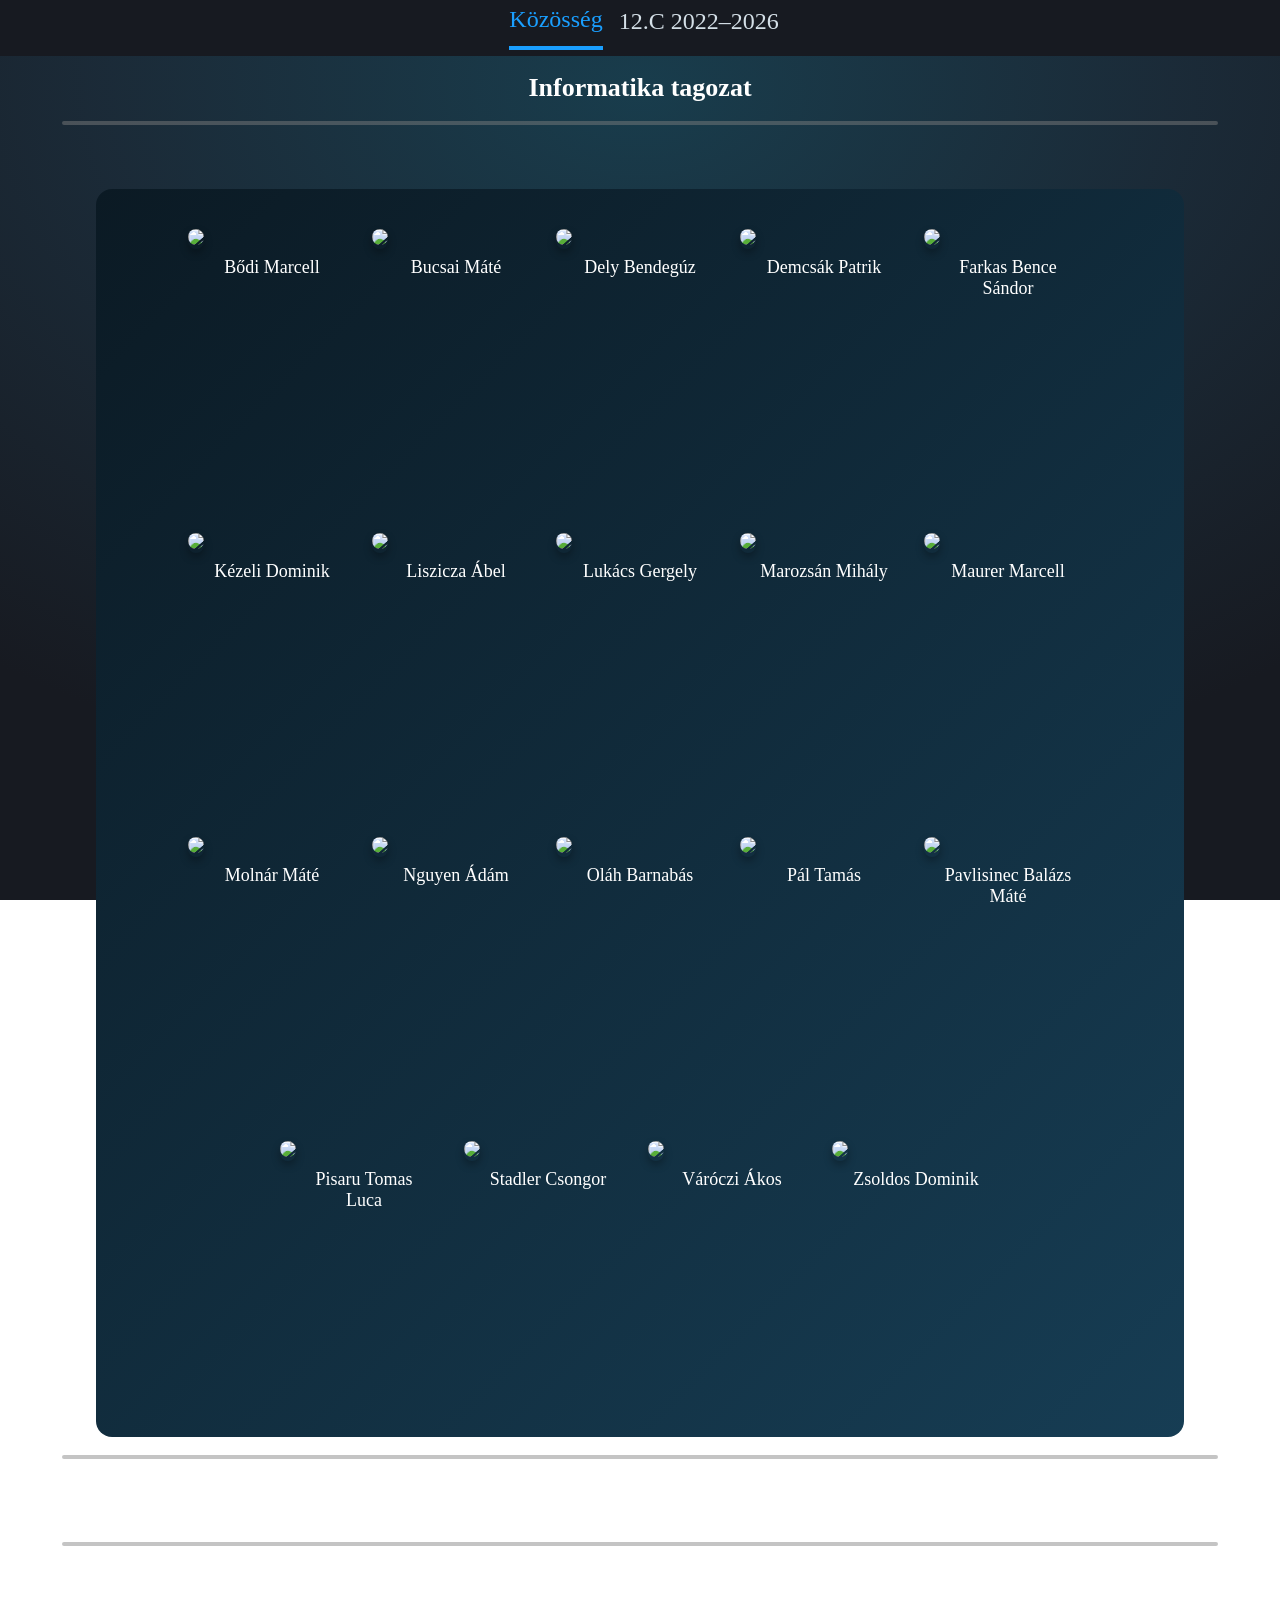
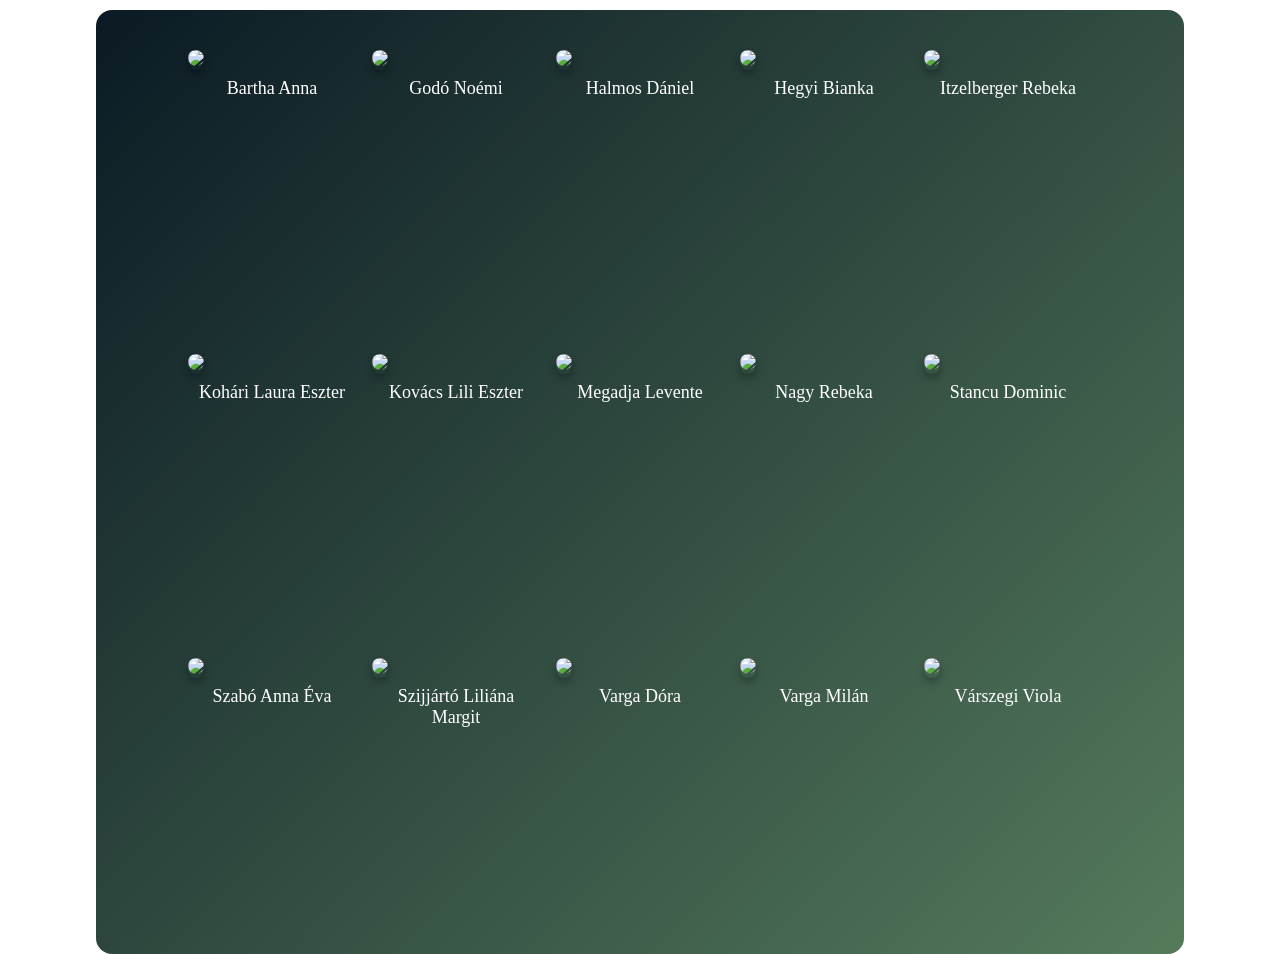
==== galeria.html @ 3cb90e65 "Add files via upload" ====
<!DOCTYPE html>
<html lang="hu">
<head>
    <meta charset="UTF-8">
    <meta name="viewport" content="width=device-width, initial-scale=1.0">
    <title>Sztehlo 12.C 2022-2026</title>
    <link rel="stylesheet" href="style.css">
</head>

<!-- HTML -->
<div id="rotate-notice">
  <div class="rotate-content">
    <p>Forgasd el a készüléket!</p>
  </div>
</div>
<!--Fejléc-->

<div class="fejlec">
    <div class="menu-container">
        
        <div class="menu-item-active">
            Közösség
        </div>
        
        <div class="menu-item">
            <a href="index.html">12.C 2022–2026<a>
        </div>
    </div>
</div>
<!--Fejléc vége-->

<div class="container-row-centered">
    <h1>Informatika tagozat</h1>
</div>

<div class="linebreak"></div>

<div class="info-bg">


    <div class="domain-3d-tablo">
        <div class="tablofoto">
            <img src="media/c-osztaly/bodi.jpg">  
        </div>
        <p class="diak">Bődi Marcell</p>
    </div>
    <div class="domain-3d-tablo">
        <div class="tablofoto">
            <img src="media/c-osztaly/bucsai.jpg">  
        </div>
        <p class="diak">Bucsai Máté</p>
    </div>
    <div class="domain-3d-tablo">
        <div class="tablofoto">
            <img src="media/c-osztaly/dely.jpg">  
        </div>
        <p class="diak">Dely Bendegúz</p>
    </div>
    <div class="domain-3d-tablo">
        <div class="tablofoto">
            <img src="media/c-osztaly/demcsak.jpg">  
        </div>
        <p class="diak">Demcsák Patrik</p>
    </div>
    <div class="domain-3d-tablo">
        <div class="tablofoto">
            <img src="media/c-osztaly/farkas.jpg">  
        </div>
        <p class="diak">Farkas Bence</p>
        <p class="diak">Sándor</p>
    </div>
    <div class="domain-3d-tablo">
        <div class="tablofoto">
            <img src="media/c-osztaly/kezeli.jpg">  
        </div>
        <p class="diak">Kézeli Dominik</p>
    </div>
    <div class="domain-3d-tablo">
        <div class="tablofoto">
            <img src="media/c-osztaly/liszicza.jpg">  
        </div>
        <p class="diak">Liszicza Ábel</p>
    </div>
    <div class="domain-3d-tablo">
        <div class="tablofoto">
            <img src="media/c-osztaly/lukacs.jpg">  
        </div>
        <p class="diak">Lukács Gergely</p>
    </div>
    <div class="domain-3d-tablo">
        <div class="tablofoto">
            <img src="media/c-osztaly/marozsan.jpg">  
        </div>
        <p class="diak">Marozsán Mihály</p>
    </div>
    <div class="domain-3d-tablo">
        <div class="tablofoto">
            <img src="media/c-osztaly/maurer.jpg">  
        </div>
        <p class="diak">Maurer Marcell</p>
    </div>
    <div class="domain-3d-tablo">
        <div class="tablofoto">
            <img src="media/c-osztaly/molnar.jpg">  
        </div>
        <p class="diak">Molnár Máté</p>
    </div>
    <div class="domain-3d-tablo">
        <div class="tablofoto">
            <img src="media/c-osztaly/nguyen.jpg">  
        </div>
        <p class="diak">Nguyen Ádám</p>
    </div>
    <div class="domain-3d-tablo">
        <div class="tablofoto">
            <img src="media/c-osztaly/olah.jpg">  
        </div>
        <p class="diak">Oláh Barnabás</p>
    </div>
    <div class="domain-3d-tablo">
        <div class="tablofoto">
            <img src="media/c-osztaly/pal.jpg">  
        </div>
        <p class="diak">Pál Tamás</p>
    </div>
    <div class="domain-3d-tablo">
        <div class="tablofoto">
            <img src="media/c-osztaly/pavlisinec.jpg">  
        </div>
        <p class="diak">Pavlisinec Balázs</p>
        <p class="diak">Máté</p>
    </div>
    <div class="domain-3d-tablo">
        <div class="tablofoto">
            <img src="media/c-osztaly/pisaru.jpg">  
        </div>
        <p class="diak">Pisaru Tomas</p>
        <p class="diak">Luca</p>
    </div>
    <div class="domain-3d-tablo">
        <div class="tablofoto">
            <img src="media/c-osztaly/stadler.jpg">  
        </div>
        <p class="diak">Stadler Csongor</p>
    </div>
    <div class="domain-3d-tablo">
        <div class="tablofoto">
            <img src="media/c-osztaly/varoczi.jpg">  
        </div>
        <p class="diak">Váróczi Ákos</p>
    </div>
    <div class="domain-3d-tablo">
        <div class="tablofoto">
            <img src="media/c-osztaly/zsoldos.jpg">  
        </div>
        <p class="diak">Zsoldos Dominik</p>
    </div>
</div>


<br>
<div class="linebreak"></div>
<br>

<div class="container-row-centered">
    <h1>Biológia tagozat</h1>
</div>
<div class="linebreak"></div>

<div class="bio-bg">
    <div class="domain-3d-tablo">
        <div class="tablofoto">
            <img src="media/c-osztaly/bartha.jpg">  
        </div>
        <p class="diak">Bartha Anna</p>
    </div>
    <div class="domain-3d-tablo">
        <div class="tablofoto">
            <img src="media/c-osztaly/godo.jpg">  
        </div>
        <p class="diak">Godó Noémi</p>
    </div>
    <div class="domain-3d-tablo">
        <div class="tablofoto">
            <img src="media/c-osztaly/halmos.jpg">  
        </div>
        <p class="diak">Halmos Dániel</p>
    </div>
    <div class="domain-3d-tablo">
        <div class="tablofoto">
            <img src="media/c-osztaly/hegyi.jpg">  
        </div>
        <p class="diak">Hegyi Bianka</p>
    </div>
    <div class="domain-3d-tablo">
        <div class="tablofoto">
            <img src="media/c-osztaly/itzelberger.jpg">  
        </div>
        <p class="diak">Itzelberger Rebeka</p>
    </div>
    <div class="domain-3d-tablo">
        <div class="tablofoto">
            <img src="media/c-osztaly/kohari.jpg">  
        </div>
        <p class="diak">Kohári Laura Eszter</p>
    </div>
    <div class="domain-3d-tablo">
        <div class="tablofoto">
            <img src="media/c-osztaly/kovacs.jpg">  
        </div>
        <p class="diak">Kovács Lili Eszter</p>
    </div>
    <div class="domain-3d-tablo">
        <div class="tablofoto">
            <img src="media/c-osztaly/megadja.jpg">  
        </div>
        <p class="diak">Megadja Levente</p>
    </div>
    <div class="domain-3d-tablo">
        <div class="tablofoto">
            <img src="media/c-osztaly/nagy.jpg">  
        </div>
        <p class="diak">Nagy Rebeka</p>
    </div>
    <div class="domain-3d-tablo">
        <div class="tablofoto">
            <img src="media/c-osztaly/stancu.jpg">  
        </div>
        <p class="diak">Stancu Dominic</p>
    </div>
    <div class="domain-3d-tablo">
        <div class="tablofoto">
            <img src="media/c-osztaly/szabo.jpg">  
        </div>
        <p class="diak">Szabó Anna Éva</p>
    </div>
    <div class="domain-3d-tablo">
        <div class="tablofoto">
            <img src="media/c-osztaly/szijjarot.jpg">  
        </div>
        <p class="diak">Szijjártó Liliána</p>
        <p class="diak">Margit</p>
    </div>
    <div class="domain-3d-tablo">
        <div class="tablofoto">
            <img src="media/c-osztaly/varga2.jpg">  
        </div>
        <p class="diak">Varga Dóra</p>
    </div>
    <div class="domain-3d-tablo">
        <div class="tablofoto">
            <img src="media/c-osztaly/varga1.jpg">  
        </div>
        <p class="diak">Varga Milán</p>
    </div>
    <div class="domain-3d-tablo">
        <div class="tablofoto">
            <img src="media/c-osztaly/varszegi.jpg">  
        </div>
        <p class="diak">Várszegi Viola</p>
    </div>
    
</div>







<script>



const cards = document.querySelectorAll(".domain-3d-tablo");

cards.forEach(card => {
    const inner = card.querySelector(".tablofoto");

    


    let targetX = 0;
    let targetY = 0;

    let currentX = 0;
    let currentY = 0;

    function updatePosition(clientX, clientY) {
        const rect = card.getBoundingClientRect();

        const x = clientX - rect.left;
        const y = clientY - rect.top;

        const centerX = rect.width / 2;
        const centerY = rect.height / 2;

        targetX = -(y - centerY) / 5;
        targetY = (x - centerX) / 5;
    }

    // Egér


    card.addEventListener("mousemove", (e) => {
        updatePosition(e.clientX, e.clientY);
    });

    card.addEventListener("mouseleave", () => {
        targetX = 0;
        targetY = 0;
    });

    // Érintés
    card.addEventListener("touchstart", (e) => {
        const touch = e.touches[0];
        updatePosition(touch.clientX, touch.clientY);
    });

    card.addEventListener("touchmove", (e) => {
        const touch = e.touches[0];
        updatePosition(touch.clientX, touch.clientY);
    });

    card.addEventListener("touchend", () => {
        targetX = 0;
        targetY = 0;
    });

    function animate() { 
        currentX += (targetX - currentX) * 0.2;
        currentY += (targetY - currentY) * 0.2;

        inner.style.transform = `
            rotateX(${currentX}deg)
            rotateY(${currentY}deg)
        `;

        requestAnimationFrame(animate);
    }

    animate();
});




/*
const cards = document.querySelectorAll(".domain-3d");

cards.forEach(card => {
    const inner = card.querySelector(".tablofoto");

    let targetX = 0;
    let targetY = 0;

    let currentX = 0;
    let currentY = 0;

    card.addEventListener("mousemove", (e) => {
        const rect = card.getBoundingClientRect();

        const x = e.clientX - rect.left;
        const y = e.clientY - rect.top;

        const centerX = rect.width / 2;
        const centerY = rect.height / 2;

        targetX = -(y - centerY) / 5;
        targetY = (x - centerX) / 5;
    });

    card.addEventListener("mouseleave", () => {
        targetX = 0;
        targetY = 0;
    });

    function animate() { 
        currentX += (targetX - currentX) * 0.2;
        currentY += (targetY - currentY) * 0.2;

        inner.style.transform = `
            rotateX(${currentX}deg)
            rotateY(${currentY}deg)
        `;

        requestAnimationFrame(animate);
    }

    animate();
});
*/
</script>

<body>
---- style.css ----
@font-face {
    font-family: Motiva-thin;
    src: url(font/MotivaSansMedium.woff.ttf);
}

@font-face {
    font-family: Motiva-bold;
    src: url(font/MotivaSansBold.woff.ttf);
}

.diak{
    text-align: center;
    font-size: large;
    margin: 0;
    font-family: Motiva-thin;
}


html, body {
    overflow-x: hidden;
}

body{
    color: white;
    margin: 0px;
    background:
    radial-gradient(
      ellipse 120vmax 80vmax at 50% 10%,
      rgba(24, 66, 82, 0.8) 0%,
      rgba(27, 43, 56, 0.9) 35%,
      rgba(23, 26, 33, 1) 70%
    ),

    linear-gradient(
    180deg,
    #1b2838 0%,
    #171a21 100% 
    );

    

    background-repeat: no-repeat;
    background-attachment: fixed;
}










/*Fejléc eleje*/

.fejlec {
    /*border: solid 3px rgb(255, 0, 0);*/
    border-bottom: slategray;

    position: relative;
    display: block;
    background-color: #171a21;
    
}

.menu-container{
    /*border: dotted 3px rgb(159, 255, 156);*/
    justify-content: center;
    color: hsl(206, 29%, 87%);
    font-weight: 6000;
    position: relative;
    display: flex;
    flex-wrap: wrap;
    align-items: center;
    
}

.menu-item{
    /*border: solid 3px white; */

    text-align: center;
    padding: 0.5rem;
    cursor: pointer;
    font-family: Motiva-thin;
    font-size: x-large;
    position: relative;
    display: inline-block;
    height: 40px; 
    margin-left: 0.5rem;    
}

.menu-item:hover{
    color: white;
}

.menu-item-active{
    /*border: solid 3px white;*/
    
    color: #1a9fff;
    border-bottom: 0.3rem solid #1a9fff;

    cursor: pointer;
    font-family: Motiva-thin;
    font-size: x-large;
    position: relative;
    display: inline-block;
    height: 40px;
    margin-left: 1rem;
}

/*Fejléc vége*/

/*Borítókép*/
.boritokep {
    /*border: solid 3px white;*/  
    overflow: hidden;
}

.boritokep img{ /*img tipusú child beállításai*/
    width: 100%;
    height: auto;       
    display: block;
}
/*Borítókép vége*/

/*Steam wrap*/

.steam-wrap {
    /*border: solid 3px rgb(0, 251, 255);*/
    display: flex;
    flex-wrap: wrap;
    
    background: linear-gradient(
      to bottom,
      rgba(58, 62, 73, 0.9) 0%,
      rgba(46, 52, 65, 0.9) 20%,
      rgba(23, 26, 33, 0.9) 80%,
      rgba(23, 26, 33, 0.9) 100%
    );
}

/*Steam wrap vége*/

/*Ikonok és játék gomb*/
.ikonsav {
    /*border: solid 3px white;*/
    position: relative;
    display: inline-block;
    
    width: 70%;
    height: 40%;  

    margin: auto;/*vagy margin-left: 10px;*/
    margin-top: 2%;
}

.jatek-gomb {
    /*border: solid 3px white;*/
    display: inline-block;
    position: relative;
  
    width: 30%;
    height: 20%;

    margin: 3%;
    padding-left: 0.8rem;
    padding-top: 0.2rem;

    cursor: pointer;
}

.jatek-gomb:hover {
    filter: hue-rotate(20deg);
}

/*Ikonok és játék gomb vége*/


/*Containerek*/

.container-row {
    /*border: dotted 3px white;*/

    padding-right: 3%;
    padding-left: 3%;
    font-family: Motiva-thin;
    font-weight: 100;
    font-size: small;

    
    
    position: relative;
    display: block;
    width: 100%;
}

.container-row-centered {
    /*border: dotted 3px rgb(251, 255, 0);*/

    font-family: Motiva-thin;
    font-weight: 100;
    font-size: small;

    
    
    position: relative;
    display: flex;
    flex-wrap: wrap;
    justify-content: space-evenly;
    width: 100%;
}

/*Containerek vége*/



/*Képkeretek*/

.tablofoto{
    
    /*border: solid 3px rgb(234, 255, 0);*/
    cursor: pointer;
    display: inline-block;
    margin: 0.5rem;
    
    
    border-radius: 10px;


    box-shadow: 0 4px 8px rgba(0, 0, 0, 0.3);

    transform-style: preserve-3d;
    transition: transform 0.3s ease, box-shadow 0.3s ease;

}



.tablofoto img{
    touch-action: none;
    width: 10rem;
    border-radius: 10px;
}





.picture-frame-3d {
    width: 70%;
    /*border: solid 3px rgb(255, 69, 69);*/
    cursor: pointer;
    position: relative;
    display: inline-block;
    margin: 1rem;
    
    
    border-radius: 10px;


    box-shadow: 0 4px 8px rgba(0, 0, 0, 0.3);

    transform-style: preserve-3d;
    transition: transform 0.3s ease, box-shadow 0.3s ease;
    
}

.picture-frame-3d:hover {
    
    transform: rotateX(15deg) scale(1.05);
    box-shadow: 0 12px 22px rgba(0, 0, 0, 0.3);
}

.picture-frame-3d img{ /*img tipusú child beállításai*/
    width: 100%;
    height: auto;
    border-radius: 10px;
    
}






.picture-frame { /*A kép parentje*/
    /*border: solid 3px rgb(255, 69, 240);*/
    cursor: pointer;
    position: relative;
    display: inline-block;
    margin: 1rem;
    
    
    border-radius: 10px;

    box-shadow: 0 4px 8px rgba(0, 0, 0, 0.3);

    transition: transform 0.3s ease, box-shadow 0.3s ease;
    
}

.picture-frame:hover {
    
    transform:  scale(1.05);
    box-shadow: 0 12px 22px rgba(0, 0, 0, 0.3);
}

.picture-frame img{ /*img tipusú child beállításai*/
    width: 17rem;
    height: auto;
    border-radius: 10px;
    
}

/*Képkeretek vége*/


.domain-3d{ /*3d effektekhez egy domain*/
    /*border: dotted 3px rgb(91, 255, 69);*/
    text-align: center;
    display: inline-block;
    perspective: 500px;/*Azért kell, hogy lehessen ebben a containerben 3d element*/
}

.domain-3d-tablo{ /*3d effektekhez egy domain*/
    /*border: dotted 3px rgb(255, 69, 196);*/
    width: 11.5rem;
    height: 19rem;

    display: inline-block;
    perspective: 500px;/*Azért kell, hogy lehessen ebben a containerben 3d element*/
}
    


.linebreak {
    position: relative;
    width: 90%;
    height: 0px;
    margin-left: auto;
    margin-right: auto;
    border: solid 2px rgba(128, 128, 128, 0.461);
    border-radius: 1000px;
}










a {
    text-decoration: none;
    color:  inherit;
}

a:hover {
    text-decoration: none;
    color: inherit;
}

a:visited {
    text-decoration: none;
    color: inherit;
}







/*Animált háttér---------------------------------------------*/
.bio-bg {
    display: flex;
    flex-wrap: wrap;
    /*border: orange solid 1px;*/

    width: 85%;
    margin-top: 5%;
    padding-top: 2rem;
    margin-left: auto;
    margin-right: auto;
    display: flex;
    justify-content: center;
    align-items: center;
    
    background: linear-gradient(
        135deg,
        #0b1a24 0%,
        #1b671b9e 35%,
        #20922d 60%,
        #156c1f96 80%,
        #0b1a24 100%
    );
    background-size: 400% 400%;

    animation: gradientMove 15s ease infinite;

    border-radius: 1rem;
   
}

.bio-bg .domain-3d{
    margin: auto;
}





.info-bg {
    display: flex;
    flex-wrap: wrap;
    /*border: orange solid 1px;*/

    width: 85%;
    margin-top: 5%;
    padding-top: 2rem;
    margin-left: auto;
    margin-right: auto;
    display: flex;
    justify-content: center;
    align-items: center;
    
    background: linear-gradient(
        135deg,
        #0b1a24 0%,
        #1b4b67 35%,
        #348790 60%,
        #156c6b 80%,
        #0b1a24 100%
    );
    background-size: 400% 400%;

    animation: gradientMove 15s ease infinite;

    border-radius: 1rem;
    
}

.info-bg .domain-3d{ /*child domain 3dre vonatkozik*/
    margin: auto;
}




@keyframes gradientMove {
    0% {
        background-position: 0% 0%;
    }
    50% {
        background-position: 100% 100%;
    }
    100% {
        background-position: 0% 0%;
    }
}
/*Animált háttér vége----------------------------------------*/

/* CSS */
#rotate-notice {
  font-family: sans-serif;
  font-size:xx-large    ;
  display: none;
  position: fixed;
  top: 0;
  left: 0;
  width: 100vw;
  height: 100vh;
  background-color: rgba(0, 0, 0, 0.9);
  color: #fff;
  z-index: 9999;
  justify-content: center;
  align-items: center;
  text-align: center;
}

/* Show only when the device is in portrait orientation */
@media (orientation: portrait) {
  #rotate-notice {
    display: flex;
  }
}
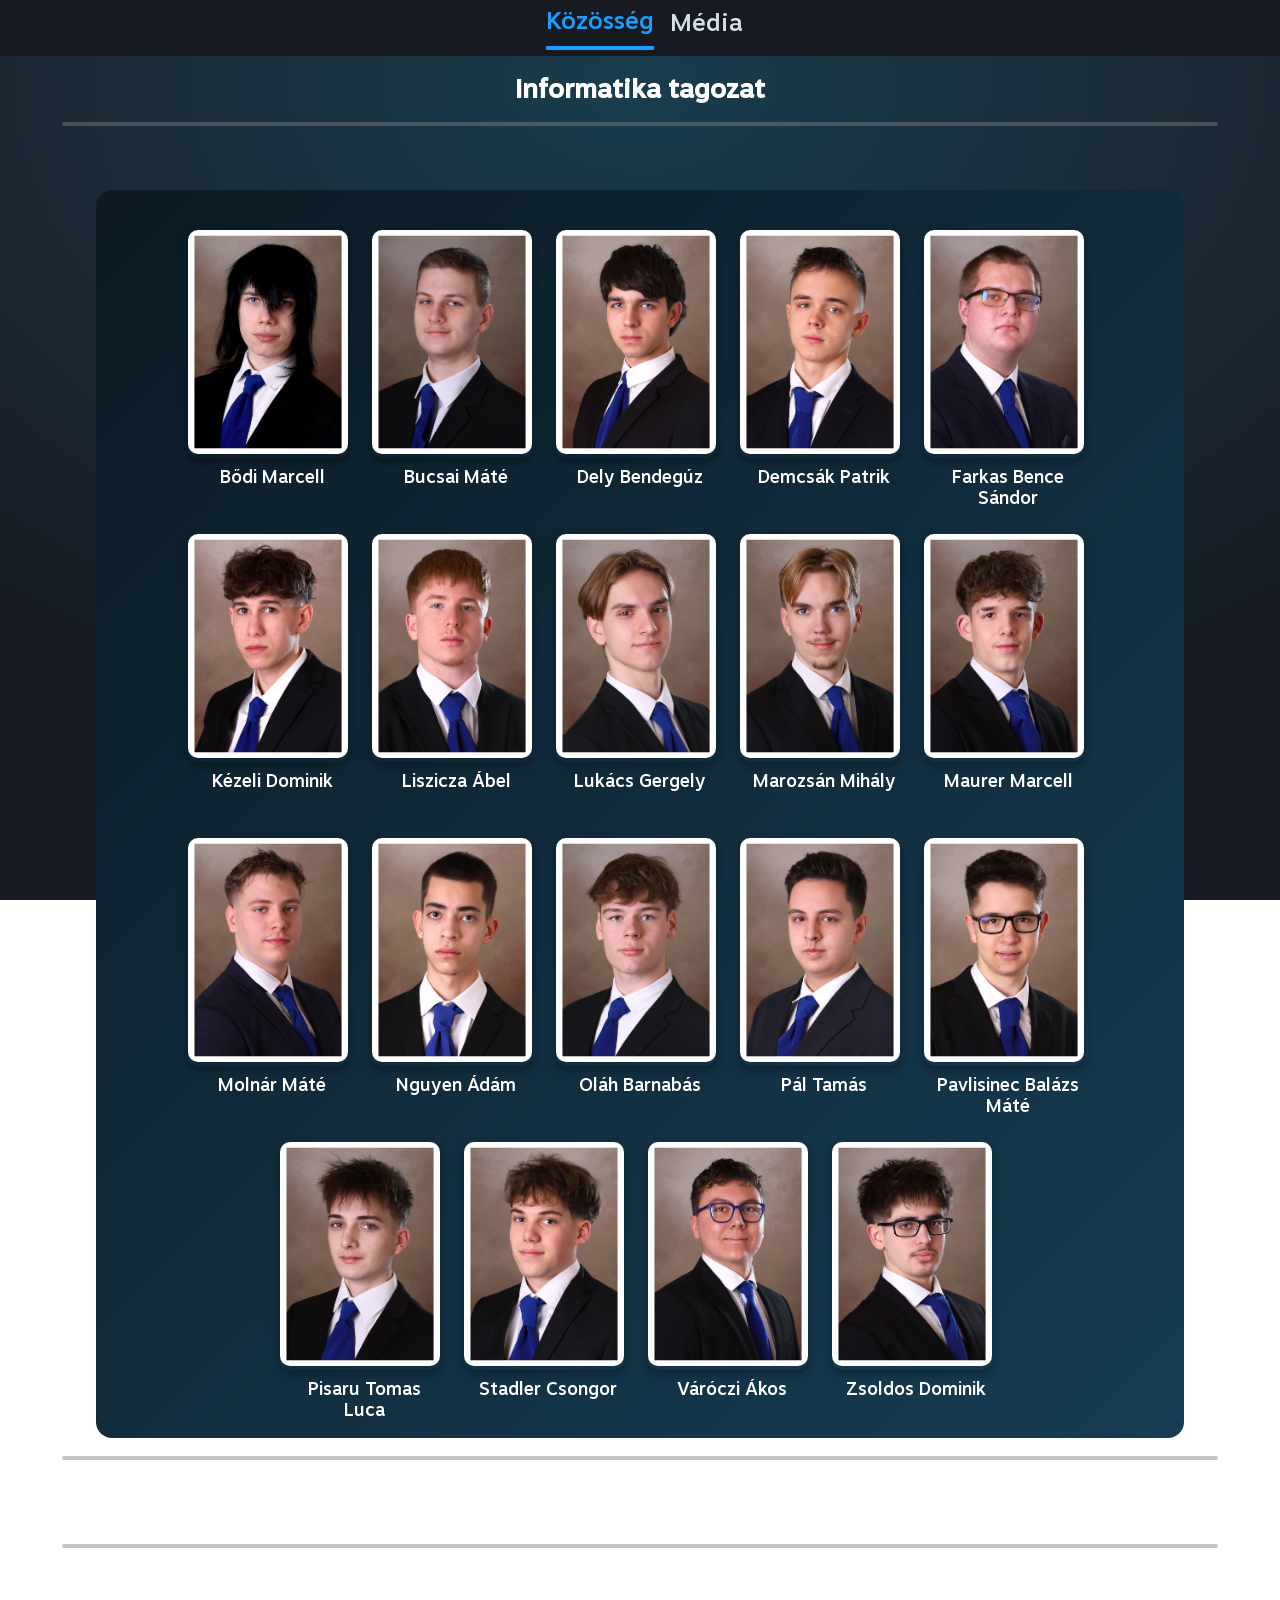
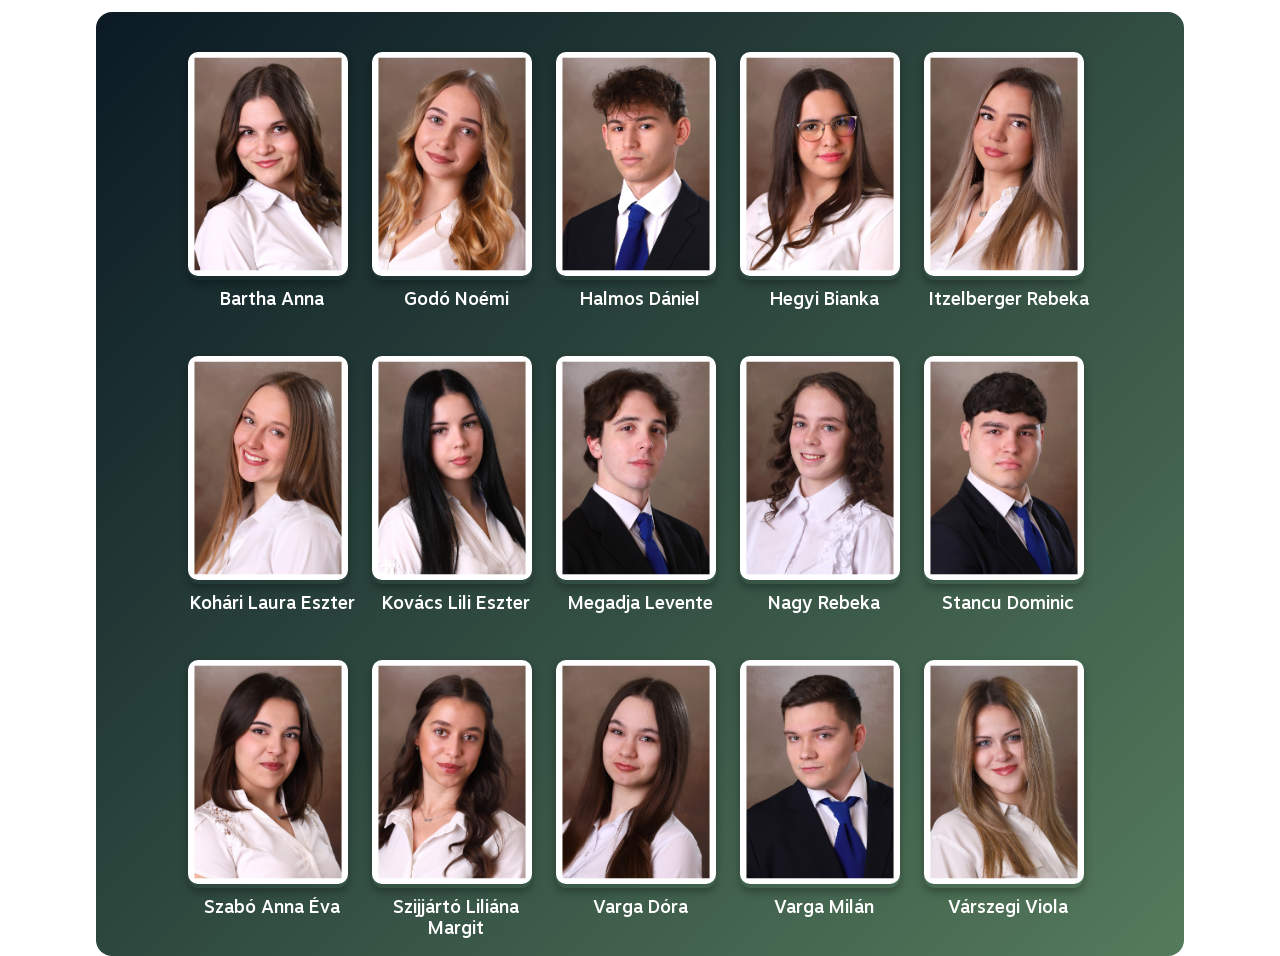
==== commit 286b2d6b: "szövegcsere" ====
--- a/galeria.html
+++ b/galeria.html
@@ -23,7 +23,7 @@
         </div>
         
         <div class="menu-item">
-            <a href="index.html">12.C 2022–2026<a>
+            <a href="index.html">Média<a>
         </div>
     </div>
 </div>
@@ -392,4 +392,4 @@
 */
 </script>
 
-<body>+<body>
